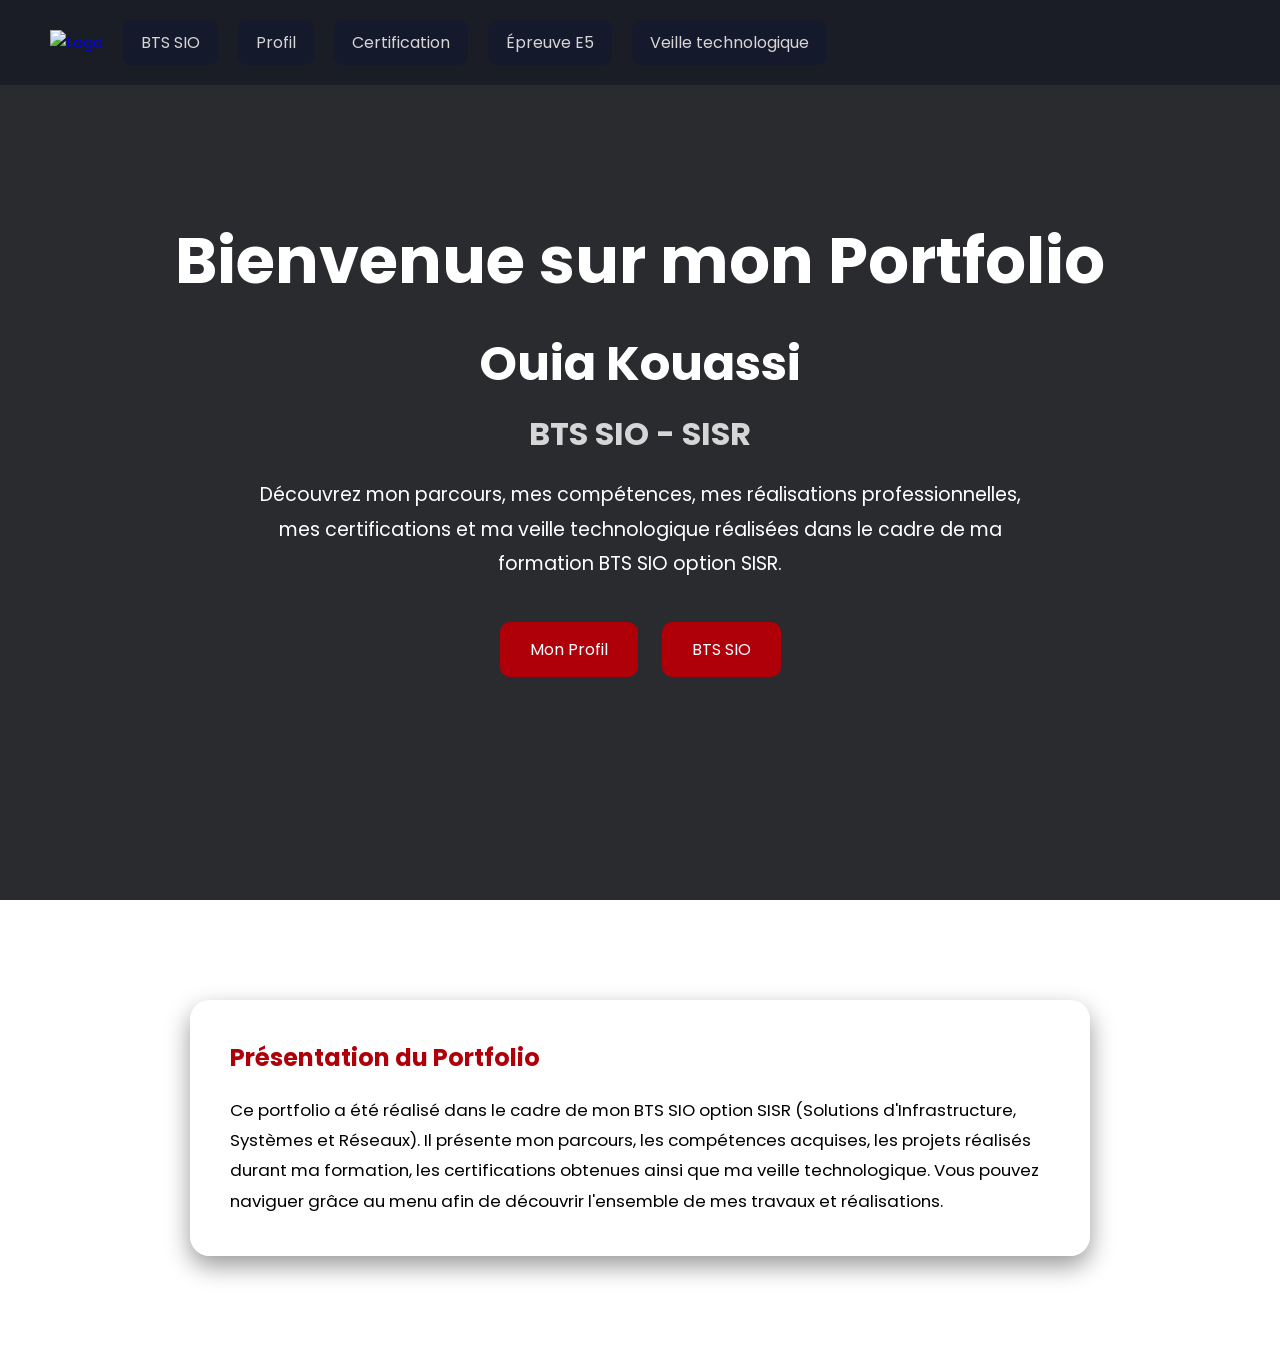
==== index.html @ 11cfbe1a "Add files via upload" ====
<!DOCTYPE html>
<html lang="fr">
<head>
    <meta charset="UTF-8">
    <meta name="viewport" content="width=device-width, initial-scale=1.0">
    <title>Portfolio Ouia Kouassi</title>

    <link href="https://fonts.googleapis.com/css2?family=Poppins:wght@300;400;600;700&display=swap" rel="stylesheet">

    <link rel="stylesheet" href="style.css">
</head>

<body>

<header>
    <nav class="navbar">

        <a href="index.html">
            <img src="insta logo.png" class="logo" alt="Logo">
        </a>

        <a class="nav-item" href="bts_sio.html">BTS SIO</a>
        <a class="nav-item" href="profil.html">Profil</a>
        <a class="nav-item" href="certif.html">Certification</a>
        <a class="nav-item" href="res.html">Épreuve E5</a>
        <a class="nav-item" href="veille techno.html">Veille technologique</a>

    </nav>
</header>

<section id="hero">

    <div class="hero-overlay">

        <div class="hero-text">

            <h1>Bienvenue sur mon Portfolio</h1>

            <h2>Ouia Kouassi</h2>

            <h3>BTS SIO - SISR</h3>

            <p>
                Découvrez mon parcours, mes compétences,
                mes réalisations professionnelles, mes certifications
                et ma veille technologique réalisées dans le cadre
                de ma formation BTS SIO option SISR.
            </p>

            <div class="hero-buttons">

                <a href="profil.html" class="bt1n">
                    Mon Profil
                </a>

                <a href="bts_sio.html" class="bt2n">
                    BTS SIO
                </a>

            </div>

        </div>

    </div>

</section>

<section class="container">

    <div class="shadowbx1">

        <h2>Présentation du Portfolio</h2>

        <p>
            Ce portfolio a été réalisé dans le cadre de mon BTS SIO option SISR
            (Solutions d'Infrastructure, Systèmes et Réseaux).

            Il présente mon parcours, les compétences acquises,
            les projets réalisés durant ma formation,
            les certifications obtenues ainsi que ma veille technologique.

            Vous pouvez naviguer grâce au menu afin de découvrir
            l'ensemble de mes travaux et réalisations.
        </p>

    </div>

</section>

</body>
</html>
---- style.css ----
/* ================= RESET ================= */

*{
    margin:0;
    padding:0;
    box-sizing:border-box;
    scroll-behavior:smooth;
    font-family:'Poppins',sans-serif;
}

/* ================= BODY ================= */

body{
    background:url("bur.jpg") no-repeat center center fixed;
    background-size:cover;
    color:white;
    overflow-x:hidden;
}

body::before{
    content:"";
    position:fixed;
    inset:0;
    background:rgba(5,10,25,.65);
    z-index:-1;
}

/* ================= HEADER ================= */

header{
    position:fixed;
    top:0;
    left:0;
    width:100%;
    z-index:1000;

    background:rgba(5,10,25,.4);
    backdrop-filter:blur(5px);

    padding:20px 50px;
}

.navbar{
    display:flex;
    align-items:center;
    gap:20px;
}

.logo{
    height:90px;
    width:auto;
    margin-right:auto;
}

/* ================= MENU ================= */

.nav-item{
    position:relative;
    color:#d6d6d6;
    text-decoration:none;
    padding:10px 18px;
    border-radius:8px;
    overflow:hidden;
    transition:0.3s;
}

.nav-item::after{
    content:"";
    position:absolute;
    inset:0;
    background:rgba(20,25,45,.85);
    border-radius:8px;
    z-index:-1;
}

.nav-item::before{
    content:"";
    position:absolute;
    inset:-3px;

    background:linear-gradient(
            45deg,
            #ff0000,
            #ff7300,
            #fffb00,
            #48ff00,
            #00ffd5,
            #002bff,
            #ff00c8,
            #ff0000
    );

    background-size:600%;
    filter:blur(8px);
    border-radius:10px;

    opacity:0;
    animation:glowing 20s linear infinite;

    z-index:-2;
}

.nav-item:hover::before{
    opacity:1;
}

.nav-item:hover{
    color:white;
}

/* ================= HERO ================= */

#hero{
    min-height:100vh;

    display:flex;
    justify-content:center;
    align-items:center;

    text-align:center;

    background:url("bureau.png") center center/cover no-repeat;

    position:relative;
}

#hero::before{
    content:"";
    position:absolute;
    inset:0;
    background:rgba(0,0,0,.55);
}

.hero-overlay{
    position:relative;
    z-index:2;
    padding:20px;
}

.hero-text h1{
    font-size:4rem;
    margin-bottom:20px;
}

.hero-text h2{
    font-size:3rem;
    margin-bottom:10px;
}

.hero-text h3{
    font-size:2rem;
    margin-bottom:20px;
    color:#d6d6d6;
}

.hero-text p{
    max-width:800px;
    margin:auto;
    font-size:1.2rem;
    line-height:1.8;
}

/* ================= BOUTONS ================= */

.hero-buttons{
    margin-top:30px;
}

.bt1n,
.bt2n{
    display:inline-block;
    margin:10px;
    padding:15px 30px;

    background:#af000a;
    color:white;

    text-decoration:none;

    border-radius:10px;

    transition:0.3s;
}

.bt1n:hover,
.bt2n:hover{
    transform:scale(1.05);
}

/* ================= SECTION INFO ================= */

.container{
    padding:100px 50px;
    display:flex;
    justify-content:center;
}

.shadowbx1{

    max-width:900px;

    background:rgba(255,255,255,.95);

    color:black;

    padding:40px;

    border-radius:20px;

    box-shadow:0 10px 25px rgba(0,0,0,.4);

    transition:0.4s;
}

.shadowbx1:hover{
    transform:translateY(-10px);
}

.shadowbx1 h2{
    margin-bottom:20px;
    color:#af000a;
}

.shadowbx1 p{
    line-height:1.8;
    font-size:1.05rem;
}

/* ================= ANIMATION ================= */

@keyframes glowing{

    0%{
        background-position:0 0;
    }

    50%{
        background-position:400% 0;
    }

    100%{
        background-position:0 0;
    }
}

/* ================= RESPONSIVE ================= */

@media(max-width:900px){

    .navbar{
        flex-wrap:wrap;
        justify-content:center;
    }

    .logo{
        margin:0 auto;
    }

    .hero-text h1{
        font-size:2.8rem;
    }

    .hero-text h2{
        font-size:2rem;
    }

    .hero-text h3{
        font-size:1.5rem;
    }

    .hero-text p{
        font-size:1rem;
    }
}
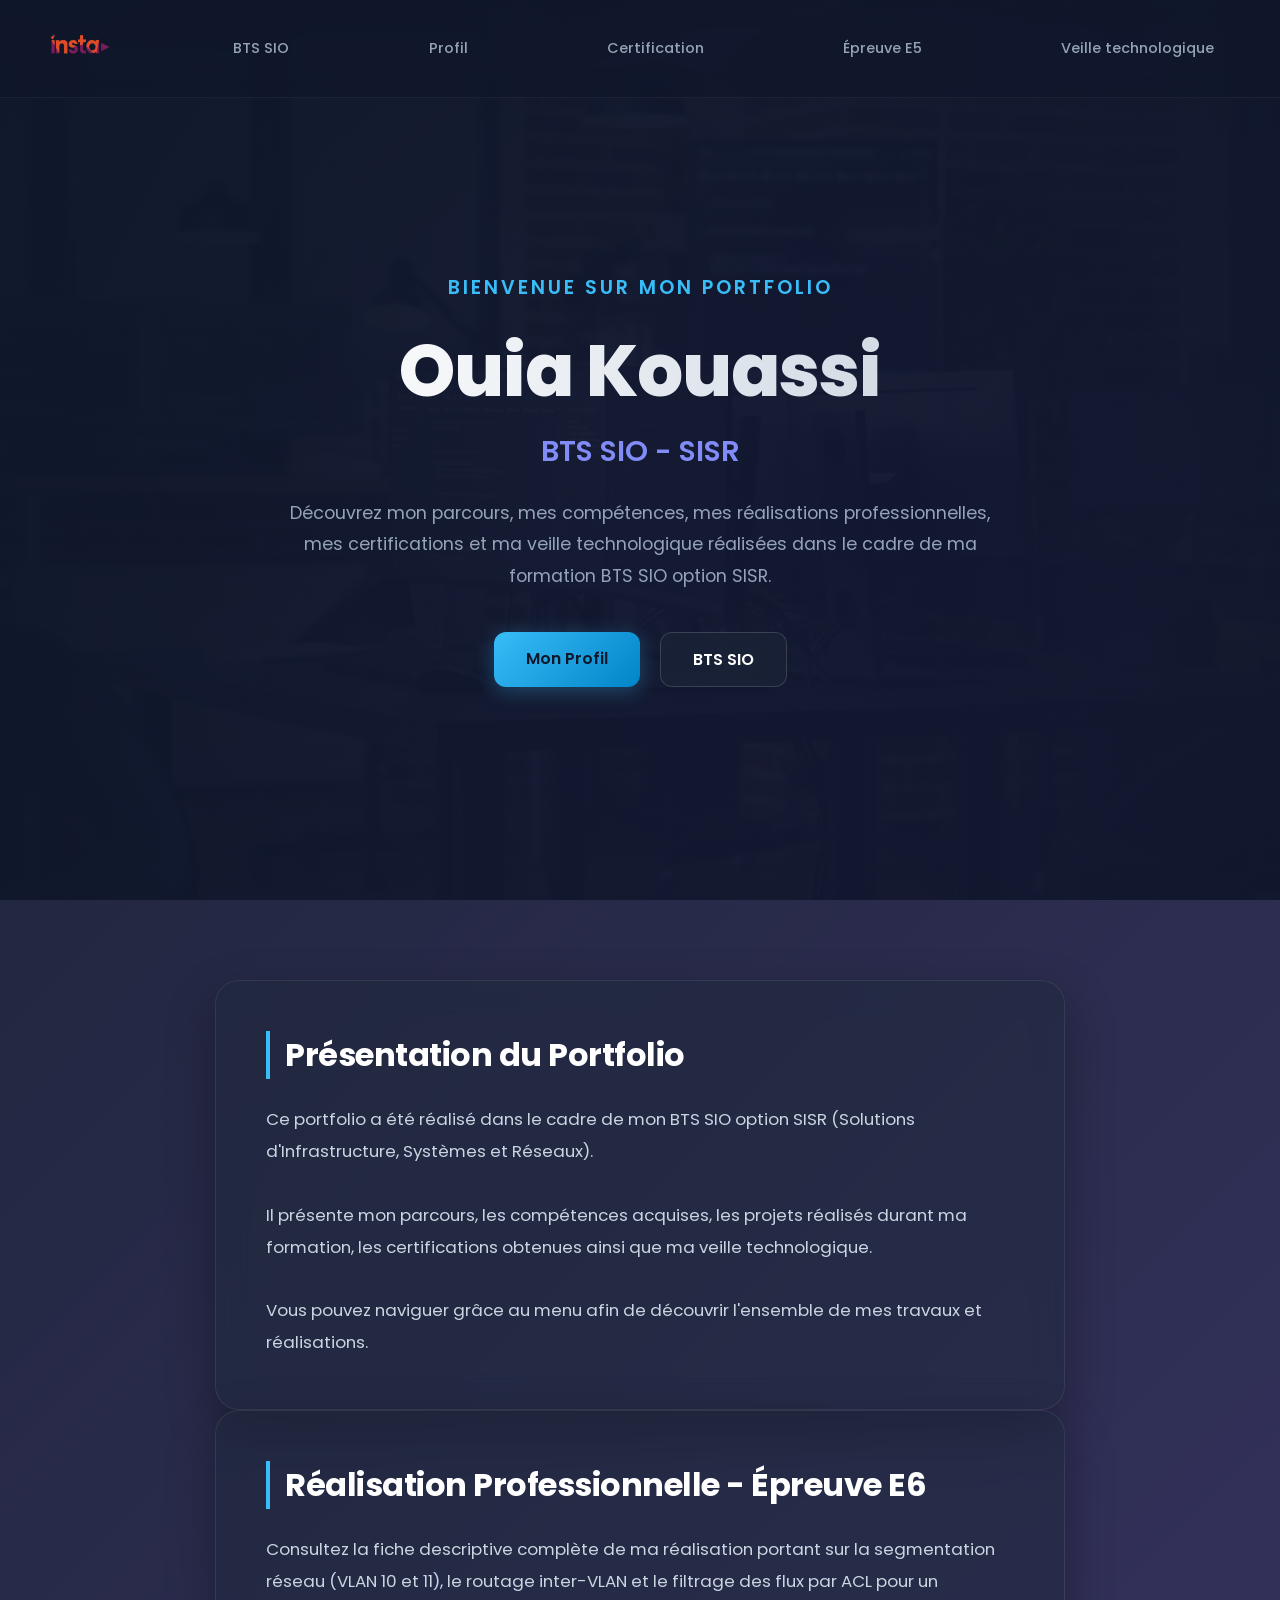
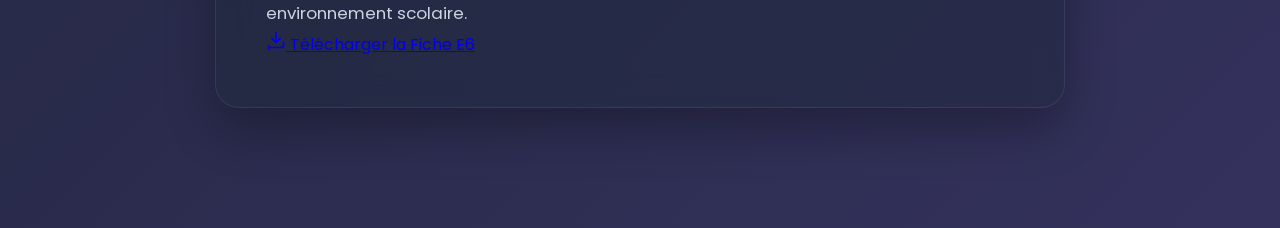
==== commit 4495f29e: "Update index.html" ====
--- a/index.html
+++ b/index.html
@@ -6,7 +6,6 @@
     <title>Portfolio Ouia Kouassi</title>
 
     <link href="https://fonts.googleapis.com/css2?family=Poppins:wght@300;400;600;700&display=swap" rel="stylesheet">
-
     <link rel="stylesheet" href="style.css">
 </head>
 
@@ -14,32 +13,23 @@
 
 <header>
     <nav class="navbar">
-
         <a href="index.html">
             <img src="insta logo.png" class="logo" alt="Logo">
         </a>
-
         <a class="nav-item" href="bts_sio.html">BTS SIO</a>
         <a class="nav-item" href="profil.html">Profil</a>
         <a class="nav-item" href="certif.html">Certification</a>
         <a class="nav-item" href="res.html">Épreuve E5</a>
         <a class="nav-item" href="veille techno.html">Veille technologique</a>
-
     </nav>
 </header>
 
 <section id="hero">
-
     <div class="hero-overlay">
-
         <div class="hero-text">
-
             <h1>Bienvenue sur mon Portfolio</h1>
-
             <h2>Ouia Kouassi</h2>
-
             <h3>BTS SIO - SISR</h3>
-
             <p>
                 Découvrez mon parcours, mes compétences,
                 mes réalisations professionnelles, mes certifications
@@ -48,44 +38,49 @@
             </p>
 
             <div class="hero-buttons">
+                <a href="profil.html" class="bt1n">Mon Profil</a>
+                <a href="bts_sio.html" class="bt2n">BTS SIO</a>
+            </div>
+        </div>
+    </div>
+</section>
 
-                <a href="profil.html" class="bt1n">
-                    Mon Profil
+<section class="container">
+    <div class="main-content-wrapper">
+        
+        <!-- Bloc Présentation -->
+        <div class="shadowbx1">
+            <h2>Présentation du Portfolio</h2>
+            <p>
+                Ce portfolio a été réalisé dans le cadre de mon BTS SIO option SISR
+                (Solutions d'Infrastructure, Systèmes et Réseaux).
+                <br><br>
+                Il présente mon parcours, les compétences acquises,
+                les projets réalisés durant ma formation,
+                les certifications obtenues ainsi que ma veille technologique.
+                <br><br>
+                Vous pouvez naviguer grâce au menu afin de découvrir
+                l'ensemble de mes travaux et réalisations.
+            </p>
+        </div>
+
+        <!-- NOUVEAU BLOC : Bouton de téléchargement de la Fiche E6 -->
+        <div class="shadowbx1 e6-block">
+            <h2>Réalisation Professionnelle - Épreuve E6</h2>
+            <p>
+                Consultez la fiche descriptive complète de ma réalisation portant sur la segmentation réseau (VLAN 10 et 11), le routage inter-VLAN et le filtrage des flux par ACL pour un environnement scolaire.
+            </p>
+            <div class="e6-button-container">
+                <!-- Si ton fichier est un PDF, change l'extension en .pdf -->
+                <a href="fiche_de_description_ouia_prime.docx" class="btn-e6" download>
+                    <svg width="20" height="20" viewBox="0 0 24 24" fill="none" stroke="currentColor" stroke-width="2" stroke-linecap="round" stroke-linejoin="round"><path d="M21 15v4a2 2 0 0 1-2 2H5a2 2 0 0 1-2-2v4"></path><polyline points="7 10 12 15 17 10"></polyline><line x1="12" y1="15" x2="12" y2="3"></line></svg>
+                    Télécharger la Fiche E6
                 </a>
-
-                <a href="bts_sio.html" class="bt2n">
-                    BTS SIO
-                </a>
-
             </div>
-
         </div>
 
     </div>
-
-</section>
-
-<section class="container">
-
-    <div class="shadowbx1">
-
-        <h2>Présentation du Portfolio</h2>
-
-        <p>
-            Ce portfolio a été réalisé dans le cadre de mon BTS SIO option SISR
-            (Solutions d'Infrastructure, Systèmes et Réseaux).
-
-            Il présente mon parcours, les compétences acquises,
-            les projets réalisés durant ma formation,
-            les certifications obtenues ainsi que ma veille technologique.
-
-            Vous pouvez naviguer grâce au menu afin de découvrir
-            l'ensemble de mes travaux et réalisations.
-        </p>
-
-    </div>
-
 </section>
 
 </body>
-</html>+</html>
--- a/style.css
+++ b/style.css
@@ -1,274 +1,274 @@
-/* ================= RESET ================= */
-
-*{
-    margin:0;
-    padding:0;
-    box-sizing:border-box;
-    scroll-behavior:smooth;
-    font-family:'Poppins',sans-serif;
-}
-
-/* ================= BODY ================= */
-
-body{
-    background:url("bur.jpg") no-repeat center center fixed;
-    background-size:cover;
-    color:white;
-    overflow-x:hidden;
-}
-
-body::before{
-    content:"";
-    position:fixed;
-    inset:0;
-    background:rgba(5,10,25,.65);
-    z-index:-1;
-}
-
-/* ================= HEADER ================= */
-
-header{
-    position:fixed;
-    top:0;
-    left:0;
-    width:100%;
-    z-index:1000;
-
-    background:rgba(5,10,25,.4);
-    backdrop-filter:blur(5px);
-
-    padding:20px 50px;
-}
-
-.navbar{
-    display:flex;
-    align-items:center;
-    gap:20px;
-}
-
-.logo{
-    height:90px;
-    width:auto;
-    margin-right:auto;
-}
-
-/* ================= MENU ================= */
-
-.nav-item{
-    position:relative;
-    color:#d6d6d6;
-    text-decoration:none;
-    padding:10px 18px;
-    border-radius:8px;
-    overflow:hidden;
-    transition:0.3s;
-}
-
-.nav-item::after{
-    content:"";
-    position:absolute;
-    inset:0;
-    background:rgba(20,25,45,.85);
-    border-radius:8px;
-    z-index:-1;
-}
-
-.nav-item::before{
-    content:"";
-    position:absolute;
-    inset:-3px;
-
-    background:linear-gradient(
-            45deg,
-            #ff0000,
-            #ff7300,
-            #fffb00,
-            #48ff00,
-            #00ffd5,
-            #002bff,
-            #ff00c8,
-            #ff0000
-    );
-
-    background-size:600%;
-    filter:blur(8px);
-    border-radius:10px;
-
-    opacity:0;
-    animation:glowing 20s linear infinite;
-
-    z-index:-2;
-}
-
-.nav-item:hover::before{
-    opacity:1;
-}
-
-.nav-item:hover{
-    color:white;
-}
-
-/* ================= HERO ================= */
-
-#hero{
-    min-height:100vh;
-
-    display:flex;
-    justify-content:center;
-    align-items:center;
-
-    text-align:center;
-
-    background:url("bureau.png") center center/cover no-repeat;
-
-    position:relative;
-}
-
-#hero::before{
-    content:"";
-    position:absolute;
-    inset:0;
-    background:rgba(0,0,0,.55);
-}
-
-.hero-overlay{
-    position:relative;
-    z-index:2;
-    padding:20px;
-}
-
-.hero-text h1{
-    font-size:4rem;
-    margin-bottom:20px;
-}
-
-.hero-text h2{
-    font-size:3rem;
-    margin-bottom:10px;
-}
-
-.hero-text h3{
-    font-size:2rem;
-    margin-bottom:20px;
-    color:#d6d6d6;
-}
-
-.hero-text p{
-    max-width:800px;
-    margin:auto;
-    font-size:1.2rem;
-    line-height:1.8;
-}
-
-/* ================= BOUTONS ================= */
-
-.hero-buttons{
-    margin-top:30px;
-}
-
-.bt1n,
-.bt2n{
-    display:inline-block;
-    margin:10px;
-    padding:15px 30px;
-
-    background:#af000a;
-    color:white;
-
-    text-decoration:none;
-
-    border-radius:10px;
-
-    transition:0.3s;
-}
-
-.bt1n:hover,
-.bt2n:hover{
-    transform:scale(1.05);
-}
-
-/* ================= SECTION INFO ================= */
-
-.container{
-    padding:100px 50px;
-    display:flex;
-    justify-content:center;
-}
-
-.shadowbx1{
-
-    max-width:900px;
-
-    background:rgba(255,255,255,.95);
-
-    color:black;
-
-    padding:40px;
-
-    border-radius:20px;
-
-    box-shadow:0 10px 25px rgba(0,0,0,.4);
-
-    transition:0.4s;
-}
-
-.shadowbx1:hover{
-    transform:translateY(-10px);
-}
-
-.shadowbx1 h2{
-    margin-bottom:20px;
-    color:#af000a;
-}
-
-.shadowbx1 p{
-    line-height:1.8;
-    font-size:1.05rem;
-}
-
-/* ================= ANIMATION ================= */
-
-@keyframes glowing{
-
-    0%{
-        background-position:0 0;
-    }
-
-    50%{
-        background-position:400% 0;
-    }
-
-    100%{
-        background-position:0 0;
-    }
+/* ================= RESET & BASES ================= */
+* {
+    margin: 0;
+    padding: 0;
+    box-sizing: border-box;
+    scroll-behavior: smooth;
+    font-family: 'Poppins', sans-serif;
+}
+
+body {
+    /* Fond principal avec ton image "bur.jpg" combiné à un dégradé sombre */
+    background: linear-gradient(135deg, rgba(15, 23, 42, 0.95), rgba(30, 27, 75, 0.9)), url("bur.jpg") no-repeat center center fixed;
+    background-size: cover;
+    color: #f8fafc;
+    overflow-x: hidden;
+    min-height: 100vh;
+}
+
+/* ================= HEADER & NAVIGATION ================= */
+header {
+    position: fixed;
+    top: 0;
+    left: 0;
+    width: 100%;
+    z-index: 1000;
+    background: rgba(15, 23, 42, 0.6);
+    backdrop-filter: blur(12px); /* Effet flou premium derrière le menu */
+    -webkit-backdrop-filter: blur(12px);
+    border-bottom: 1px solid rgba(255, 255, 255, 0.05);
+    padding: 15px 50px;
+    transition: all 0.3s ease;
+}
+
+.navbar {
+    display: flex;
+    align-items: center;
+    justify-content: space-between; /* Aligne le logo à gauche et les liens à droite */
+    max-width: 1300px;
+    margin: 0 auto;
+}
+
+.logo {
+    height: 60px; /* Taille ajustée pour être plus élégante */
+    width: auto;
+    transition: transform 0.3s ease;
+}
+
+.logo:hover {
+    transform: scale(1.05);
+}
+
+/* Liens du menu */
+.nav-item {
+    position: relative;
+    color: #94a3b8;
+    text-decoration: none;
+    font-weight: 500;
+    font-size: 14.5px;
+    padding: 8px 16px;
+    margin-left: 10px;
+    border-radius: 8px;
+    transition: all 0.3s ease;
+}
+
+/* Animation de soulignement fluide high-tech au survol */
+.nav-item::after {
+    content: "";
+    position: absolute;
+    bottom: 0;
+    left: 50%;
+    width: 0;
+    height: 2px;
+    background: linear-gradient(90deg, #38bdf8, #818cf8);
+    transition: all 0.3s ease;
+    transform: translateX(-50%);
+}
+
+.nav-item:hover {
+    color: #ffffff;
+    background: rgba(255, 255, 255, 0.03);
+}
+
+.nav-item:hover::after {
+    width: 70%;
+}
+
+/* ================= HERO SECTION ================= */
+#hero {
+    min-height: 100vh;
+    display: flex;
+    justify-content: center;
+    align-items: center;
+    text-align: center;
+    /* Superposition de ton image d'arrière-plan avec un dégradé radial pour attirer le regard au centre */
+    background: radial-gradient(circle, rgba(15,23,42,0.4) 0%, rgba(15,23,42,0.85) 100%), url("bureau.png") center center/cover no-repeat;
+    position: relative;
+    padding: 120px 20px 60px 20px;
+}
+
+.hero-overlay {
+    position: relative;
+    z-index: 2;
+    max-width: 900px;
+}
+
+.hero-text h1 {
+    font-size: 1.2rem;
+    font-weight: 600;
+    text-transform: uppercase;
+    letter-spacing: 3px;
+    color: #38bdf8; /* Cyan SISR/Tech */
+    margin-bottom: 15px;
+}
+
+.hero-text h2 {
+    font-size: 4.5rem;
+    font-weight: 800;
+    letter-spacing: -1px;
+    margin-bottom: 5px;
+    /* Texte en dégradé métallique brillant */
+    background: linear-gradient(to right, #ffffff, #cbd5e1);
+    -webkit-background-clip: text;
+    -webkit-text-fill-color: transparent;
+}
+
+.hero-text h3 {
+    font-size: 1.8rem;
+    font-weight: 600;
+    margin-bottom: 25px;
+    color: #818cf8; /* Violet Réseau */
+}
+
+.hero-text p {
+    max-width: 700px;
+    margin: 0 auto 40px auto;
+    font-size: 1.1rem;
+    color: #94a3b8;
+    line-height: 1.8;
+}
+
+/* ================= BOUTONS HIGH-TECH ================= */
+.hero-buttons {
+    display: flex;
+    justify-content: center;
+    gap: 20px;
+    flex-wrap: wrap;
+}
+
+/* Bouton Profil (Rempli avec lueur cyan) */
+.bt1n {
+    display: inline-block;
+    padding: 14px 32px;
+    background: linear-gradient(135deg, #38bdf8 0%, #0284c7 100%);
+    color: #0f172a;
+    font-weight: 600;
+    text-decoration: none;
+    border-radius: 12px;
+    box-shadow: 0 4px 20px rgba(56, 189, 248, 0.3);
+    transition: all 0.3s cubic-bezier(0.4, 0, 0.2, 1);
+}
+
+.bt1n:hover {
+    transform: translateY(-3px);
+    box-shadow: 0 8px 25px rgba(56, 189, 248, 0.5);
+}
+
+/* Bouton BTS SIO (Bordure lumineuse) */
+.bt2n {
+    display: inline-block;
+    padding: 14px 32px;
+    background: rgba(30, 41, 59, 0.5);
+    color: #ffffff;
+    font-weight: 600;
+    text-decoration: none;
+    border: 1px solid rgba(255, 255, 255, 0.15);
+    border-radius: 12px;
+    backdrop-filter: blur(8px);
+    transition: all 0.3s cubic-bezier(0.4, 0, 0.2, 1);
+}
+
+.bt2n:hover {
+    border-color: #818cf8;
+    background: rgba(129, 140, 248, 0.1);
+    transform: translateY(-3px);
+    box-shadow: 0 8px 25px rgba(129, 140, 248, 0.15);
+}
+
+/* ================= SECTION INFO (PRESENTATION) ================= */
+.container {
+    padding: 80px 20px 120px 20px;
+    display: flex;
+    justify-content: center;
+}
+
+/* Transformation complète du bloc blanc en bloc Glassmorphism sombre et pro */
+.shadowbx1 {
+    max-width: 850px;
+    width: 100%;
+    background: rgba(30, 41, 59, 0.45);
+    border: 1px solid rgba(255, 255, 255, 0.08);
+    backdrop-filter: blur(16px);
+    -webkit-backdrop-filter: blur(16px);
+    color: #f1f5f9;
+    padding: 50px;
+    border-radius: 24px;
+    box-shadow: 0 20px 50px rgba(0, 0, 0, 0.3);
+    transition: all 0.4s cubic-bezier(0.165, 0.84, 0.44, 1);
+}
+
+.shadowbx1:hover {
+    transform: translateY(-8px);
+    border-color: rgba(56, 189, 248, 0.3);
+    box-shadow: 0 30px 60px rgba(0, 0, 0, 0.4), 0 0 30px rgba(56, 189, 248, 0.05);
+}
+
+.shadowbx1 h2 {
+    font-size: 2rem;
+    font-weight: 700;
+    margin-bottom: 25px;
+    letter-spacing: -0.5px;
+    color: #ffffff;
+    /* Petit accent de couleur sur le titre */
+    border-left: 4px solid #38bdf8;
+    padding-left: 15px;
+}
+
+.shadowbx1 p {
+    color: #cbd5e1;
+    line-height: 1.9;
+    font-size: 1.05rem;
 }
 
 /* ================= RESPONSIVE ================= */
-
-@media(max-width:900px){
-
-    .navbar{
-        flex-wrap:wrap;
-        justify-content:center;
-    }
-
-    .logo{
-        margin:0 auto;
-    }
-
-    .hero-text h1{
-        font-size:2.8rem;
-    }
-
-    .hero-text h2{
-        font-size:2rem;
-    }
-
-    .hero-text h3{
-        font-size:1.5rem;
-    }
-
-    .hero-text p{
-        font-size:1rem;
-    }
-}+@media (max-width: 900px) {
+    header {
+        padding: 15px 25px;
+    }
+
+    .navbar {
+        flex-direction: column;
+        gap: 15px;
+    }
+
+    .logo {
+        margin: 0;
+        height: 50px;
+    }
+
+    .nav-item {
+        font-size: 13px;
+        padding: 6px 10px;
+        margin: 0 2px;
+    }
+
+    #hero {
+        padding-top: 180px;
+    }
+
+    .hero-text h2 {
+        font-size: 2.8rem;
+    }
+
+    .hero-text h3 {
+        font-size: 1.4rem;
+    }
+
+    .hero-text p {
+        font-size: 1rem;
+    }
+
+    .shadowbx1 {
+        padding: 30px;
+    }
+}
